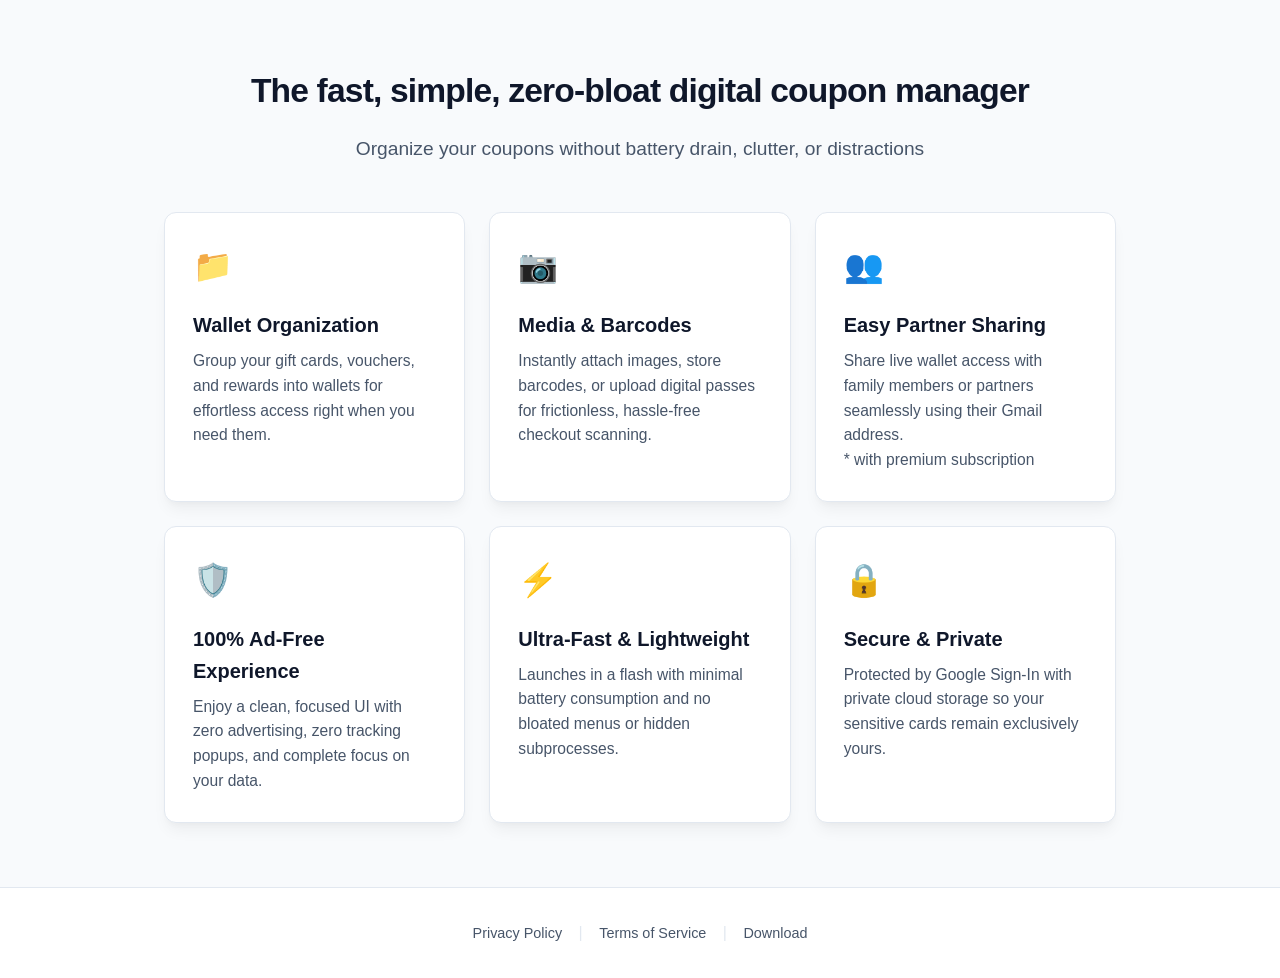
==== copon/index.html @ 76fb8294 "Update index.html" ====
<!DOCTYPE html>
<html lang="en">
<head>
  <meta charset="UTF-8">
  <meta name="viewport" content="width=device-width, initial-scale=1.0">
  <meta name="google-site-verification" content="FtFy1SkzgABD0xK42TorGuzidr4-XOKsnBTxP6JafkU" />
  <title>co-pon | Digital Coupon Manager</title>
  <style>
    :root {
      --primary: #2563eb;
      --primary-hover: #1d4ed8;
      --text-main: #0f172a;
      --text-muted: #475569;
      --bg-body: #f8fafc;
      --bg-card: #ffffff;
      --border-color: #e2e8f0;
      --shadow: 0 10px 15px -3px rgba(0, 0, 0, 0.05), 0 4px 6px -2px rgba(0, 0, 0, 0.025);
    }

    * {
      box-sizing: border-box;
      margin: 0;
      padding: 0;
    }

    body {
      font-family: -apple-system, BlinkMacSystemFont, "Segoe UI", Roboto, Helvetica, Arial, sans-serif;
      background-color: var(--bg-body);
      color: var(--text-main);
      line-height: 1.6;
      display: flex;
      flex-direction: column;
      min-height: 100vh;
    }

    .container {
      max-width: 1000px;
      margin: 0 auto;
      padding: 0 1.5rem;
      width: 100%;
    }

    header {
      padding: 4rem 0 3rem;
      text-align: center;
    }

    header h1 {
      font-size: 2.1rem;
      font-weight: 800;
      letter-spacing: -0.025em;
      color: var(--text-main);
      margin-bottom: 1rem;
    }

    header p {
      font-size: 1.2rem;
      color: var(--text-muted);
      max-width: 750px;
      margin: 0 auto;
    }

    .features-grid {
      display: grid;
      grid-template-columns: repeat(auto-fit, minmax(280px, 1fr));
      gap: 1.5rem;
      margin-bottom: 4rem;
    }

    .feature-card {
      background: var(--bg-card);
      border: 1px solid var(--border-color);
      border-radius: 12px;
      padding: 1.75rem;
      box-shadow: var(--shadow);
      transition: transform 0.2s ease, box-shadow 0.2s ease;
    }

    .feature-card:hover {
      transform: translateY(-2px);
      box-shadow: 0 20px 25px -5px rgba(0, 0, 0, 0.07), 0 10px 10px -5px rgba(0, 0, 0, 0.03);
    }

    .feature-card .icon {
      font-size: 2rem;
      margin-bottom: 1rem;
      display: inline-block;
    }

    .feature-card h3 {
      font-size: 1.25rem;
      font-weight: 700;
      margin-bottom: 0.5rem;
      color: var(--text-main);
    }

    .feature-card p {
      color: var(--text-muted);
      font-size: 0.975rem;
    }

    footer {
      margin-top: auto;
      padding: 2rem 0;
      border-top: 1px solid var(--border-color);
      text-align: center;
      background: var(--bg-card);
    }

    footer nav a {
      color: var(--text-muted);
      text-decoration: none;
      font-weight: 5rem;
      font-size: 0.9rem;
      transition: color 0.15s ease;
    }

    footer nav a:hover {
      color: var(--primary);
    }

    footer nav span {
      color: var(--border-color);
      margin: 0 0.75rem;
    }
  </style>
</head>
<body>

  <header>
    <div class="container">
      <h1>The fast, simple, zero-bloat digital coupon manager</h1>
      <p>Organize your coupons without battery drain, clutter, or distractions</p>
    </div>
  </header>

  <main class="container">
    <section>
      <div class="features-grid">
        
        <div class="feature-card">
          <div class="icon">📁</div>
          <h3>Wallet Organization</h3>
          <p>Group your gift cards, vouchers, and rewards into wallets for effortless access right when you need them.</p>
        </div>

        <div class="feature-card">
          <div class="icon">📷</div>
          <h3>Media &amp; Barcodes</h3>
          <p>Instantly attach images, store barcodes, or upload digital passes for frictionless, hassle-free checkout scanning.</p>
        </div>

        <div class="feature-card">
          <div class="icon">👥</div>
          <h3>Easy Partner Sharing</h3>
          <p>Share live wallet access with family members or partners seamlessly using their Gmail address.<br>* with premium subscription</p>
        </div>
        
        <div class="feature-card">
          <div class="icon">🛡️</div>
          <h3>100% Ad-Free Experience</h3>
          <p>Enjoy a clean, focused UI with zero advertising, zero tracking popups, and complete focus on your data.</p>
        </div>

        <div class="feature-card">
          <div class="icon">⚡</div>
          <h3>Ultra-Fast &amp; Lightweight</h3>
          <p>Launches in a flash with minimal battery consumption and no bloated menus or hidden subprocesses.</p>
        </div>

        <div class="feature-card">
          <div class="icon">🔒</div>
          <h3>Secure &amp; Private</h3>
          <p>Protected by Google Sign-In with private cloud storage so your sensitive cards remain exclusively yours.</p>
        </div>

      </div>
    </section>
  </main>

  <footer>
    <div class="container">
      <nav>
        <a href="privacy.html">Privacy Policy</a>
        <span>|</span>
        <a href="terms.html">Terms of Service</a>
        <span>|</span>
        <a href="https://drive.google.com/file/d/1eJ1F8o2MsTFLHyZDaXJQfuESw6PdY8J6/view?usp=drive_link">Download</a>
      </nav>
    </div>
  </footer>

</body>
</html>
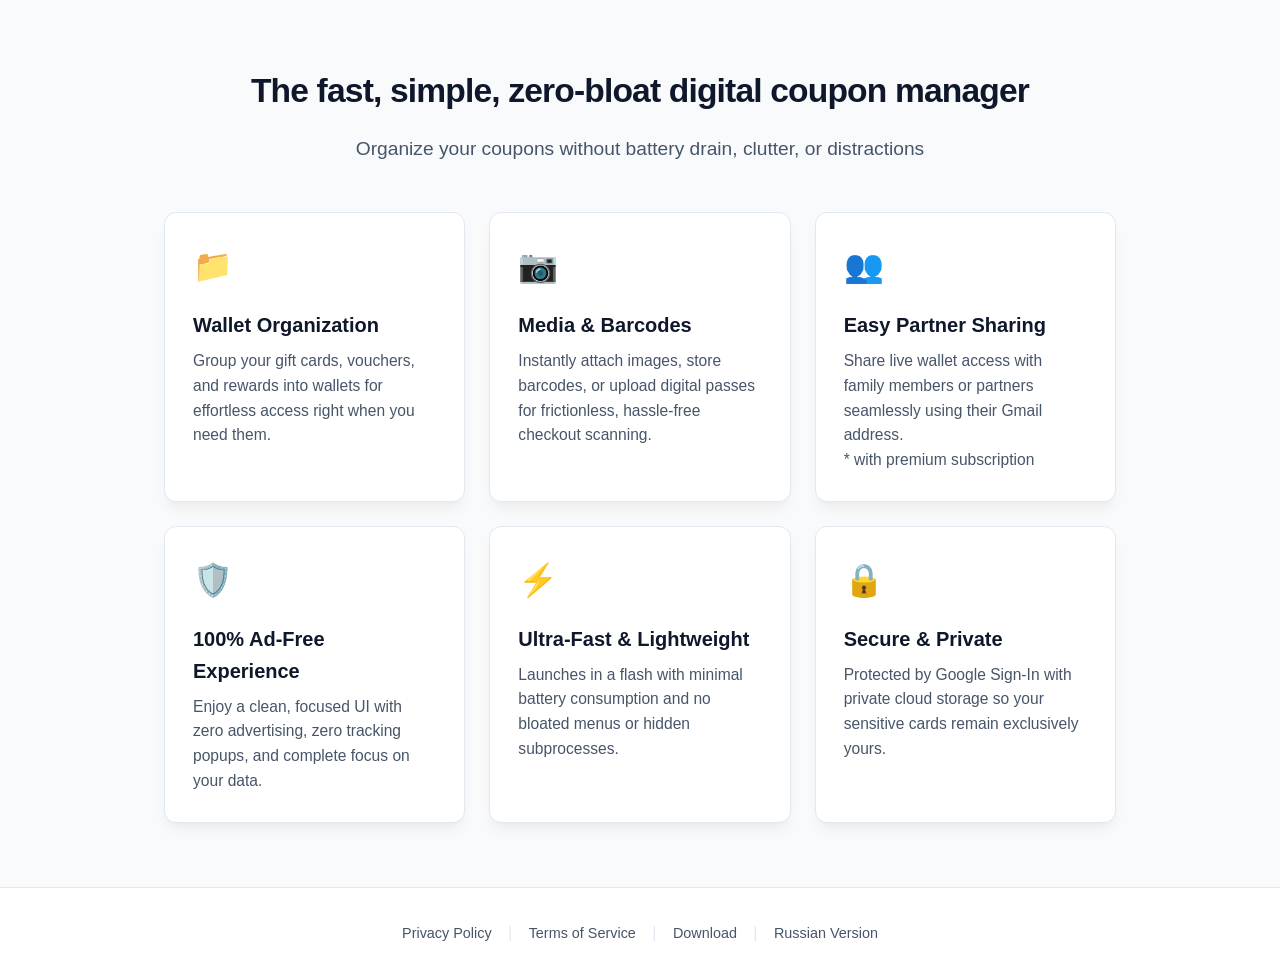
==== commit c2a830a9: "Add link to Russian version in footer" ====
--- a/copon/index.html
+++ b/copon/index.html
@@ -186,6 +186,8 @@
         <a href="terms.html">Terms of Service</a>
         <span>|</span>
         <a href="https://drive.google.com/file/d/1eJ1F8o2MsTFLHyZDaXJQfuESw6PdY8J6/view?usp=drive_link">Download</a>
+        <span>|</span>
+        <a href="ru/">Russian Version</a>
       </nav>
     </div>
   </footer>
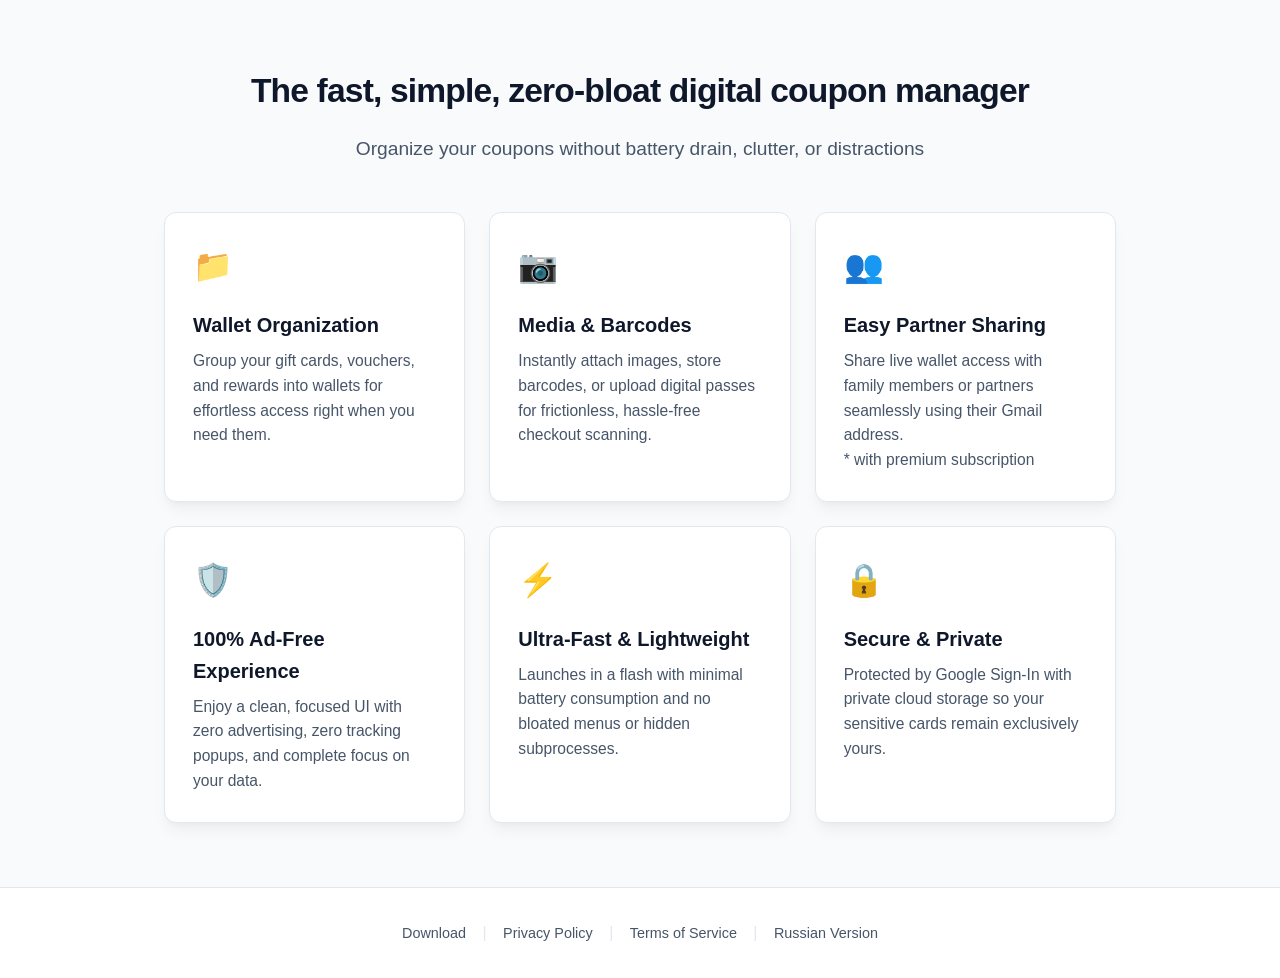
==== commit 558ba4c6: "Remove duplicate download link in footer Removed duplicate download link from footer." ====
--- a/copon/index.html
+++ b/copon/index.html
@@ -181,11 +181,11 @@
   <footer>
     <div class="container">
       <nav>
+        <a href="https://drive.google.com/file/d/1eJ1F8o2MsTFLHyZDaXJQfuESw6PdY8J6/view?usp=drive_link">Download</a>
+        <span>|</span>
         <a href="privacy.html">Privacy Policy</a>
         <span>|</span>
         <a href="terms.html">Terms of Service</a>
-        <span>|</span>
-        <a href="https://drive.google.com/file/d/1eJ1F8o2MsTFLHyZDaXJQfuESw6PdY8J6/view?usp=drive_link">Download</a>
         <span>|</span>
         <a href="ru/">Russian Version</a>
       </nav>
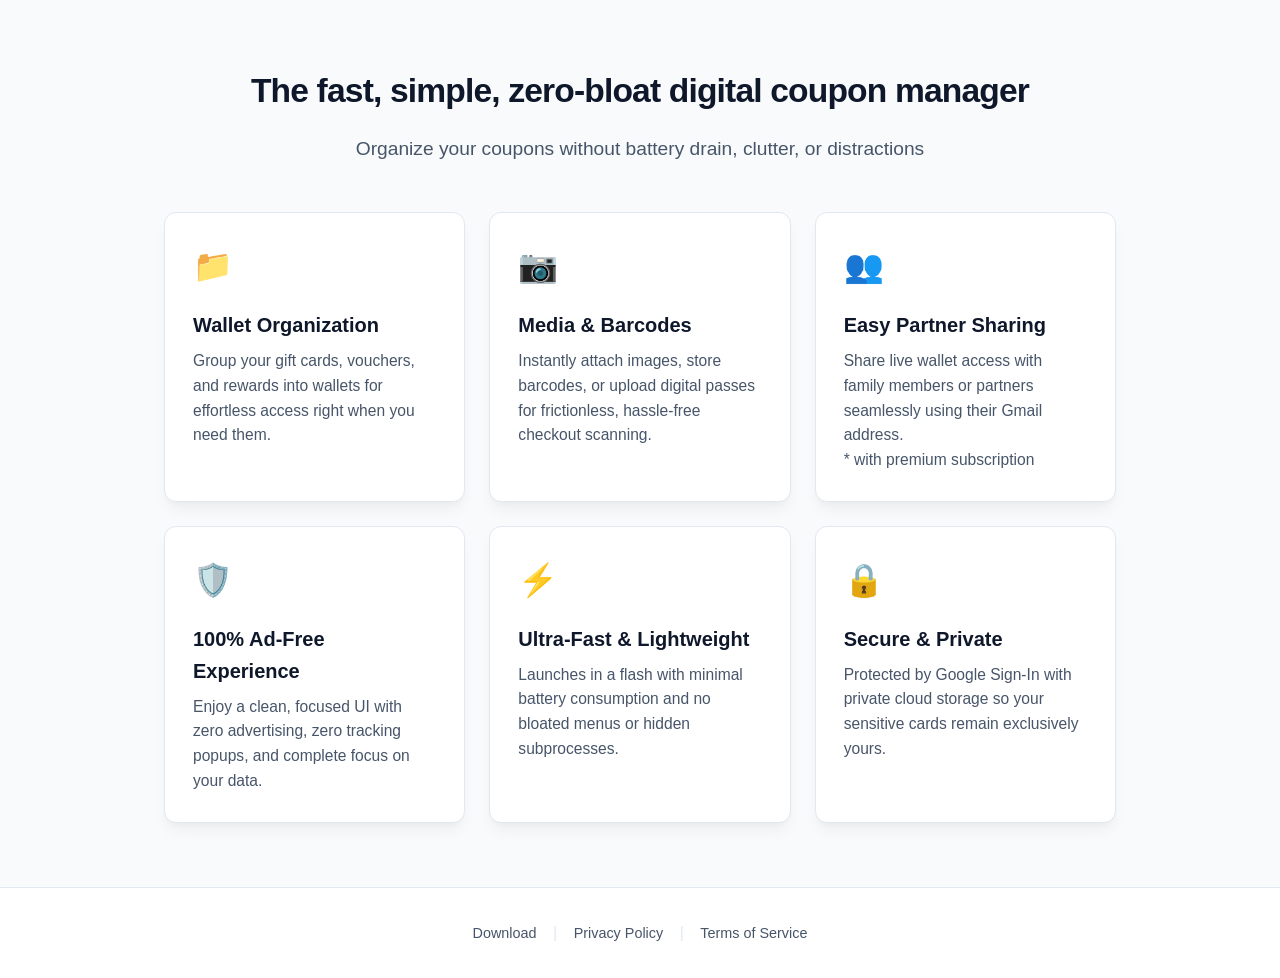
==== commit 310f9871: "Remove link to Russian version from footer" ====
--- a/copon/index.html
+++ b/copon/index.html
@@ -186,8 +186,6 @@
         <a href="privacy.html">Privacy Policy</a>
         <span>|</span>
         <a href="terms.html">Terms of Service</a>
-        <span>|</span>
-        <a href="ru/">Russian Version</a>
       </nav>
     </div>
   </footer>
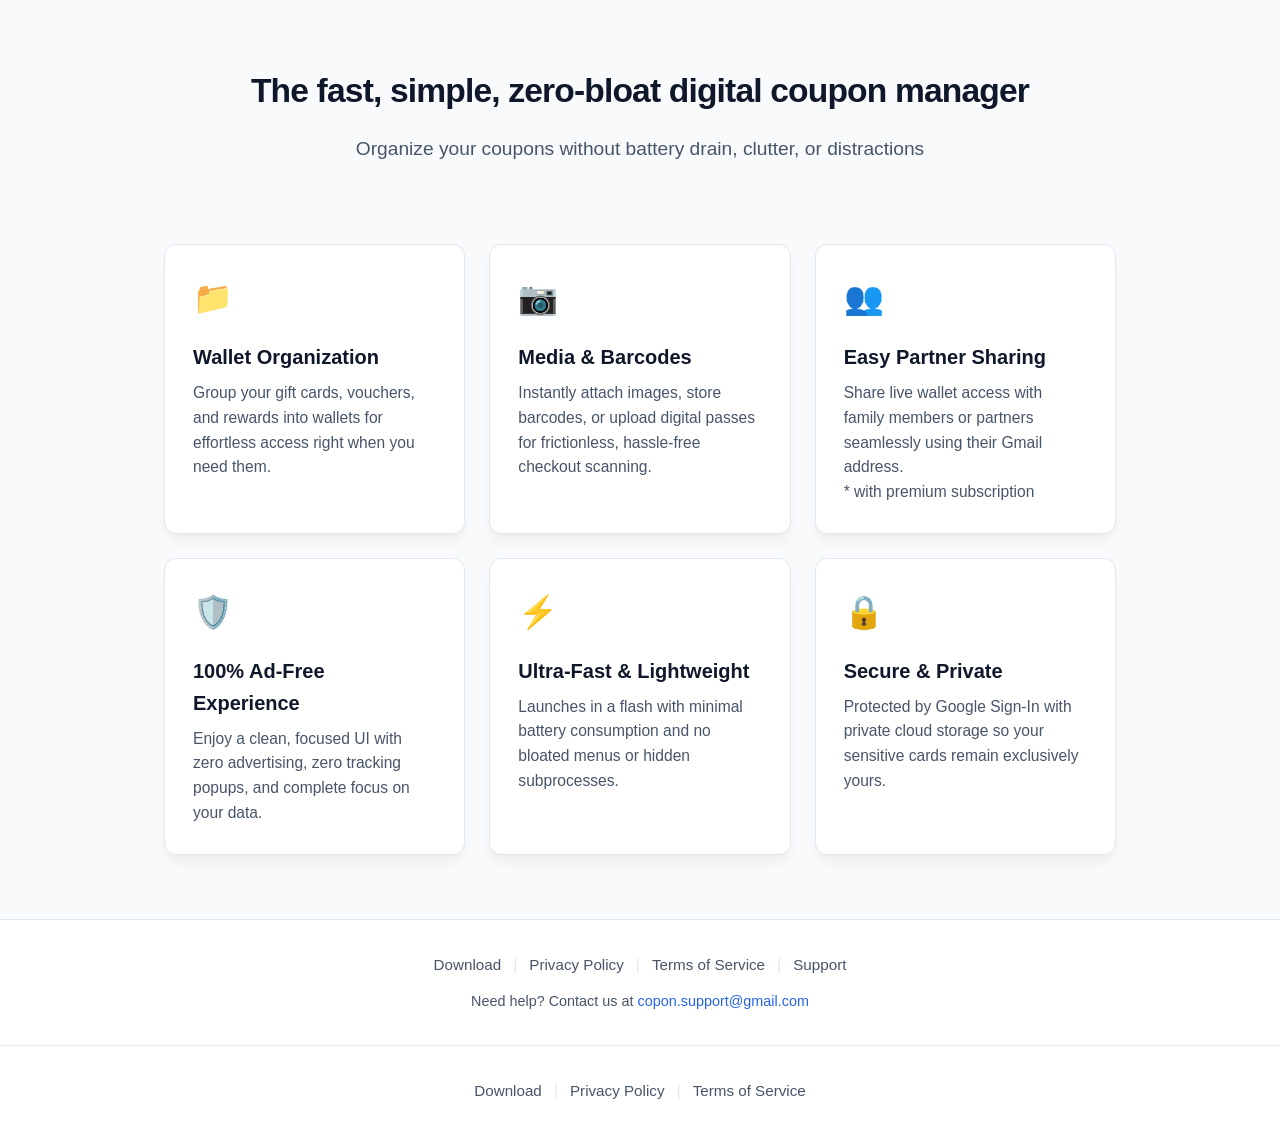
==== commit 20184ebb: "Enhance footer with download button and support links Added a prominent download button and improved" ====
--- a/copon/index.html
+++ b/copon/index.html
@@ -6,7 +6,7 @@
   <meta name="google-site-verification" content="FtFy1SkzgABD0xK42TorGuzidr4-XOKsnBTxP6JafkU" />
   <title>co-pon | Digital Coupon Manager</title>
   <style>
-    :root {
+:root {
       --primary: #2563eb;
       --primary-hover: #1d4ed8;
       --text-main: #0f172a;
@@ -57,7 +57,43 @@
       font-size: 1.2rem;
       color: var(--text-muted);
       max-width: 750px;
-      margin: 0 auto;
+      margin: 0 auto 2rem;
+    }
+
+    /* Prominent, Accessible Download CTA */
+    .cta-group {
+      display: flex;
+      justify-content: center;
+      align-items: center;
+      gap: 1rem;
+    }
+
+    .btn-download {
+      display: inline-flex;
+      align-items: center;
+      gap: 0.6rem;
+      background-color: var(--primary);
+      color: #ffffff;
+      font-size: 1.05rem;
+      font-weight: 600;
+      text-decoration: none;
+      padding: 0.85rem 1.75rem;
+      border-radius: 10px;
+      box-shadow: 0 4px 12px rgba(37, 99, 235, 0.25);
+      transition: background-color 0.2s ease, transform 0.15s ease, box-shadow 0.2s ease;
+    }
+
+    .btn-download:hover {
+      background-color: var(--primary-hover);
+      transform: translateY(-1px);
+      box-shadow: 0 6px 16px rgba(37, 99, 235, 0.35);
+    }
+
+    .btn-download:focus-visible,
+    footer a:focus-visible {
+      outline: 3px solid var(--primary);
+      outline-offset: 3px;
+      border-radius: 4px;
     }
 
     .features-grid {
@@ -107,21 +143,45 @@
       background: var(--bg-card);
     }
 
+    footer nav {
+      display: flex;
+      flex-wrap: wrap;
+      justify-content: center;
+      align-items: center;
+      gap: 0.5rem 0.75rem;
+      margin-bottom: 0.75rem;
+    }
+
     footer nav a {
       color: var(--text-muted);
       text-decoration: none;
-      font-weight: 5rem;
-      font-size: 0.9rem;
+      font-weight: 500;
+      font-size: 0.95rem;
       transition: color 0.15s ease;
     }
 
     footer nav a:hover {
       color: var(--primary);
+      text-decoration: underline;
     }
 
     footer nav span {
       color: var(--border-color);
-      margin: 0 0.75rem;
+    }
+
+    .support-line {
+      font-size: 0.9rem;
+      color: var(--text-muted);
+    }
+
+    .support-line a {
+      color: var(--primary);
+      text-decoration: none;
+      font-weight: 500;
+    }
+
+    .support-line a:hover {
+      text-decoration: underline;
     }
   </style>
 </head>
@@ -178,6 +238,22 @@
     </section>
   </main>
 
+<footer>
+    <div class="container">
+      <nav aria-label="Footer Navigation">
+        <a href="https://drive.google.com/file/d/1eJ1F8o2MsTFLHyZDaXJQfuESw6PdY8J6/view?usp=drive_link" target="_blank" rel="noopener noreferrer">Download</a>
+        <span aria-hidden="true">|</span>
+        <a href="privacy.html">Privacy Policy</a>
+        <span aria-hidden="true">|</span>
+        <a href="terms.html">Terms of Service</a>
+        <span aria-hidden="true">|</span>
+        <a href="mailto:copon.support@gmail.com">Support</a>
+      </nav>
+      <p class="support-line">
+        Need help? Contact us at <a href="mailto:copon.support@gmail.com">copon.support@gmail.com</a>
+      </p>
+    </div>
+  </footer>  
   <footer>
     <div class="container">
       <nav>
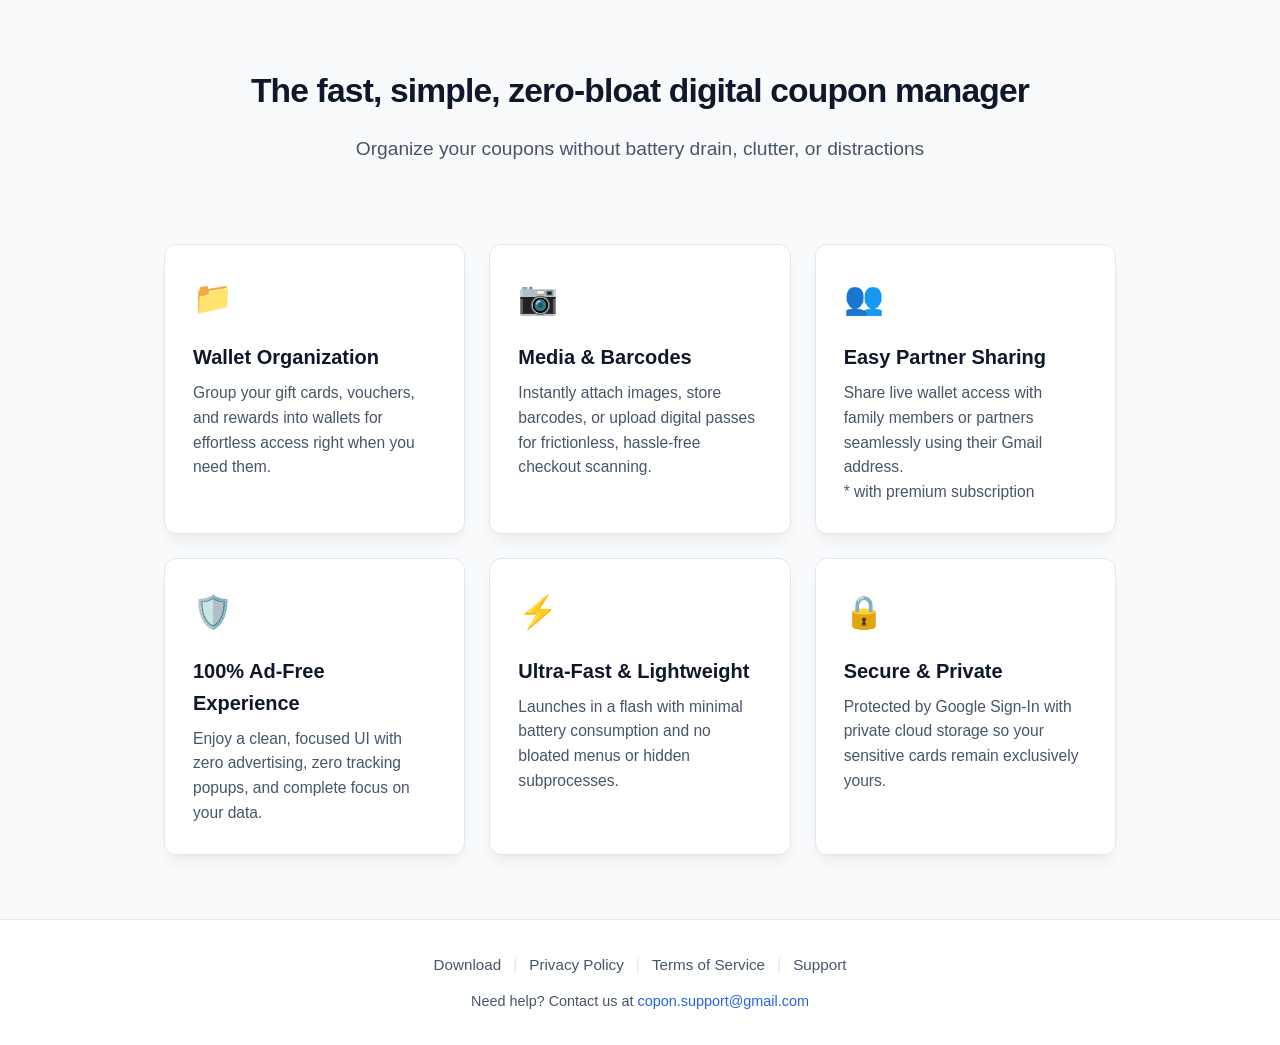
==== commit fbf19559: "Refactor index.html to use external CSS Removed inline styles and added external stylesheet link." ====
--- a/copon/index.html
+++ b/copon/index.html
@@ -5,185 +5,7 @@
   <meta name="viewport" content="width=device-width, initial-scale=1.0">
   <meta name="google-site-verification" content="FtFy1SkzgABD0xK42TorGuzidr4-XOKsnBTxP6JafkU" />
   <title>co-pon | Digital Coupon Manager</title>
-  <style>
-:root {
-      --primary: #2563eb;
-      --primary-hover: #1d4ed8;
-      --text-main: #0f172a;
-      --text-muted: #475569;
-      --bg-body: #f8fafc;
-      --bg-card: #ffffff;
-      --border-color: #e2e8f0;
-      --shadow: 0 10px 15px -3px rgba(0, 0, 0, 0.05), 0 4px 6px -2px rgba(0, 0, 0, 0.025);
-    }
-
-    * {
-      box-sizing: border-box;
-      margin: 0;
-      padding: 0;
-    }
-
-    body {
-      font-family: -apple-system, BlinkMacSystemFont, "Segoe UI", Roboto, Helvetica, Arial, sans-serif;
-      background-color: var(--bg-body);
-      color: var(--text-main);
-      line-height: 1.6;
-      display: flex;
-      flex-direction: column;
-      min-height: 100vh;
-    }
-
-    .container {
-      max-width: 1000px;
-      margin: 0 auto;
-      padding: 0 1.5rem;
-      width: 100%;
-    }
-
-    header {
-      padding: 4rem 0 3rem;
-      text-align: center;
-    }
-
-    header h1 {
-      font-size: 2.1rem;
-      font-weight: 800;
-      letter-spacing: -0.025em;
-      color: var(--text-main);
-      margin-bottom: 1rem;
-    }
-
-    header p {
-      font-size: 1.2rem;
-      color: var(--text-muted);
-      max-width: 750px;
-      margin: 0 auto 2rem;
-    }
-
-    /* Prominent, Accessible Download CTA */
-    .cta-group {
-      display: flex;
-      justify-content: center;
-      align-items: center;
-      gap: 1rem;
-    }
-
-    .btn-download {
-      display: inline-flex;
-      align-items: center;
-      gap: 0.6rem;
-      background-color: var(--primary);
-      color: #ffffff;
-      font-size: 1.05rem;
-      font-weight: 600;
-      text-decoration: none;
-      padding: 0.85rem 1.75rem;
-      border-radius: 10px;
-      box-shadow: 0 4px 12px rgba(37, 99, 235, 0.25);
-      transition: background-color 0.2s ease, transform 0.15s ease, box-shadow 0.2s ease;
-    }
-
-    .btn-download:hover {
-      background-color: var(--primary-hover);
-      transform: translateY(-1px);
-      box-shadow: 0 6px 16px rgba(37, 99, 235, 0.35);
-    }
-
-    .btn-download:focus-visible,
-    footer a:focus-visible {
-      outline: 3px solid var(--primary);
-      outline-offset: 3px;
-      border-radius: 4px;
-    }
-
-    .features-grid {
-      display: grid;
-      grid-template-columns: repeat(auto-fit, minmax(280px, 1fr));
-      gap: 1.5rem;
-      margin-bottom: 4rem;
-    }
-
-    .feature-card {
-      background: var(--bg-card);
-      border: 1px solid var(--border-color);
-      border-radius: 12px;
-      padding: 1.75rem;
-      box-shadow: var(--shadow);
-      transition: transform 0.2s ease, box-shadow 0.2s ease;
-    }
-
-    .feature-card:hover {
-      transform: translateY(-2px);
-      box-shadow: 0 20px 25px -5px rgba(0, 0, 0, 0.07), 0 10px 10px -5px rgba(0, 0, 0, 0.03);
-    }
-
-    .feature-card .icon {
-      font-size: 2rem;
-      margin-bottom: 1rem;
-      display: inline-block;
-    }
-
-    .feature-card h3 {
-      font-size: 1.25rem;
-      font-weight: 700;
-      margin-bottom: 0.5rem;
-      color: var(--text-main);
-    }
-
-    .feature-card p {
-      color: var(--text-muted);
-      font-size: 0.975rem;
-    }
-
-    footer {
-      margin-top: auto;
-      padding: 2rem 0;
-      border-top: 1px solid var(--border-color);
-      text-align: center;
-      background: var(--bg-card);
-    }
-
-    footer nav {
-      display: flex;
-      flex-wrap: wrap;
-      justify-content: center;
-      align-items: center;
-      gap: 0.5rem 0.75rem;
-      margin-bottom: 0.75rem;
-    }
-
-    footer nav a {
-      color: var(--text-muted);
-      text-decoration: none;
-      font-weight: 500;
-      font-size: 0.95rem;
-      transition: color 0.15s ease;
-    }
-
-    footer nav a:hover {
-      color: var(--primary);
-      text-decoration: underline;
-    }
-
-    footer nav span {
-      color: var(--border-color);
-    }
-
-    .support-line {
-      font-size: 0.9rem;
-      color: var(--text-muted);
-    }
-
-    .support-line a {
-      color: var(--primary);
-      text-decoration: none;
-      font-weight: 500;
-    }
-
-    .support-line a:hover {
-      text-decoration: underline;
-    }
-  </style>
+  <link rel="stylesheet" href="css/styles.css">
 </head>
 <body>
 
@@ -238,7 +60,7 @@
     </section>
   </main>
 
-<footer>
+  <footer>
     <div class="container">
       <nav aria-label="Footer Navigation">
         <a href="https://drive.google.com/file/d/1eJ1F8o2MsTFLHyZDaXJQfuESw6PdY8J6/view?usp=drive_link" target="_blank" rel="noopener noreferrer">Download</a>
@@ -254,17 +76,6 @@
       </p>
     </div>
   </footer>  
-  <footer>
-    <div class="container">
-      <nav>
-        <a href="https://drive.google.com/file/d/1eJ1F8o2MsTFLHyZDaXJQfuESw6PdY8J6/view?usp=drive_link">Download</a>
-        <span>|</span>
-        <a href="privacy.html">Privacy Policy</a>
-        <span>|</span>
-        <a href="terms.html">Terms of Service</a>
-      </nav>
-    </div>
-  </footer>
 
 </body>
 </html>
--- a/copon/css/styles.css
+++ b/copon/css/styles.css
@@ -0,0 +1,177 @@
+:root {
+  --primary: #2563eb;
+  --primary-hover: #1d4ed8;
+  --text-main: #0f172a;
+  --text-muted: #475569;
+  --bg-body: #f8fafc;
+  --bg-card: #ffffff;
+  --border-color: #e2e8f0;
+  --shadow: 0 10px 15px -3px rgba(0, 0, 0, 0.05), 0 4px 6px -2px rgba(0, 0, 0, 0.025);
+}
+
+* {
+  box-sizing: border-box;
+  margin: 0;
+  padding: 0;
+}
+
+body {
+  font-family: -apple-system, BlinkMacSystemFont, "Segoe UI", Roboto, Helvetica, Arial, sans-serif;
+  background-color: var(--bg-body);
+  color: var(--text-main);
+  line-height: 1.6;
+  display: flex;
+  flex-direction: column;
+  min-height: 100vh;
+}
+
+.container {
+  max-width: 1000px;
+  margin: 0 auto;
+  padding: 0 1.5rem;
+  width: 100%;
+}
+
+header {
+  padding: 4rem 0 3rem;
+  text-align: center;
+}
+
+header h1 {
+  font-size: 2.1rem;
+  font-weight: 800;
+  letter-spacing: -0.025em;
+  color: var(--text-main);
+  margin-bottom: 1rem;
+}
+
+header p {
+  font-size: 1.2rem;
+  color: var(--text-muted);
+  max-width: 750px;
+  margin: 0 auto 2rem;
+}
+
+/* Prominent, Accessible Download CTA */
+.cta-group {
+  display: flex;
+  justify-content: center;
+  align-items: center;
+  gap: 1rem;
+}
+
+.btn-download {
+  display: inline-flex;
+  align-items: center;
+  gap: 0.6rem;
+  background-color: var(--primary);
+  color: #ffffff;
+  font-size: 1.05rem;
+  font-weight: 600;
+  text-decoration: none;
+  padding: 0.85rem 1.75rem;
+  border-radius: 10px;
+  box-shadow: 0 4px 12px rgba(37, 99, 235, 0.25);
+  transition: background-color 0.2s ease, transform 0.15s ease, box-shadow 0.2s ease;
+}
+
+.btn-download:hover {
+  background-color: var(--primary-hover);
+  transform: translateY(-1px);
+  box-shadow: 0 6px 16px rgba(37, 99, 235, 0.35);
+}
+
+.btn-download:focus-visible,
+footer a:focus-visible {
+  outline: 3px solid var(--primary);
+  outline-offset: 3px;
+  border-radius: 4px;
+}
+
+.features-grid {
+  display: grid;
+  grid-template-columns: repeat(auto-fit, minmax(280px, 1fr));
+  gap: 1.5rem;
+  margin-bottom: 4rem;
+}
+
+.feature-card {
+  background: var(--bg-card);
+  border: 1px solid var(--border-color);
+  border-radius: 12px;
+  padding: 1.75rem;
+  box-shadow: var(--shadow);
+  transition: transform 0.2s ease, box-shadow 0.2s ease;
+}
+
+.feature-card:hover {
+  transform: translateY(-2px);
+  box-shadow: 0 20px 25px -5px rgba(0, 0, 0, 0.07), 0 10px 10px -5px rgba(0, 0, 0, 0.03);
+}
+
+.feature-card .icon {
+  font-size: 2rem;
+  margin-bottom: 1rem;
+  display: inline-block;
+}
+
+.feature-card h3 {
+  font-size: 1.25rem;
+  font-weight: 700;
+  margin-bottom: 0.5rem;
+  color: var(--text-main);
+}
+
+.feature-card p {
+  color: var(--text-muted);
+  font-size: 0.975rem;
+}
+
+footer {
+  margin-top: auto;
+  padding: 2rem 0;
+  border-top: 1px solid var(--border-color);
+  text-align: center;
+  background: var(--bg-card);
+}
+
+footer nav {
+  display: flex;
+  flex-wrap: wrap;
+  justify-content: center;
+  align-items: center;
+  gap: 0.5rem 0.75rem;
+  margin-bottom: 0.75rem;
+}
+
+footer nav a {
+  color: var(--text-muted);
+  text-decoration: none;
+  font-weight: 500;
+  font-size: 0.95rem;
+  transition: color 0.15s ease;
+}
+
+footer nav a:hover {
+  color: var(--primary);
+  text-decoration: underline;
+}
+
+footer nav span {
+  color: var(--border-color);
+}
+
+.support-line {
+  font-size: 0.9rem;
+  color: var(--text-muted);
+}
+
+.support-line a {
+  color: var(--primary);
+  text-decoration: none;
+  font-weight: 500;
+}
+
+.support-line a:hover {
+  text-decoration: underline;
+}
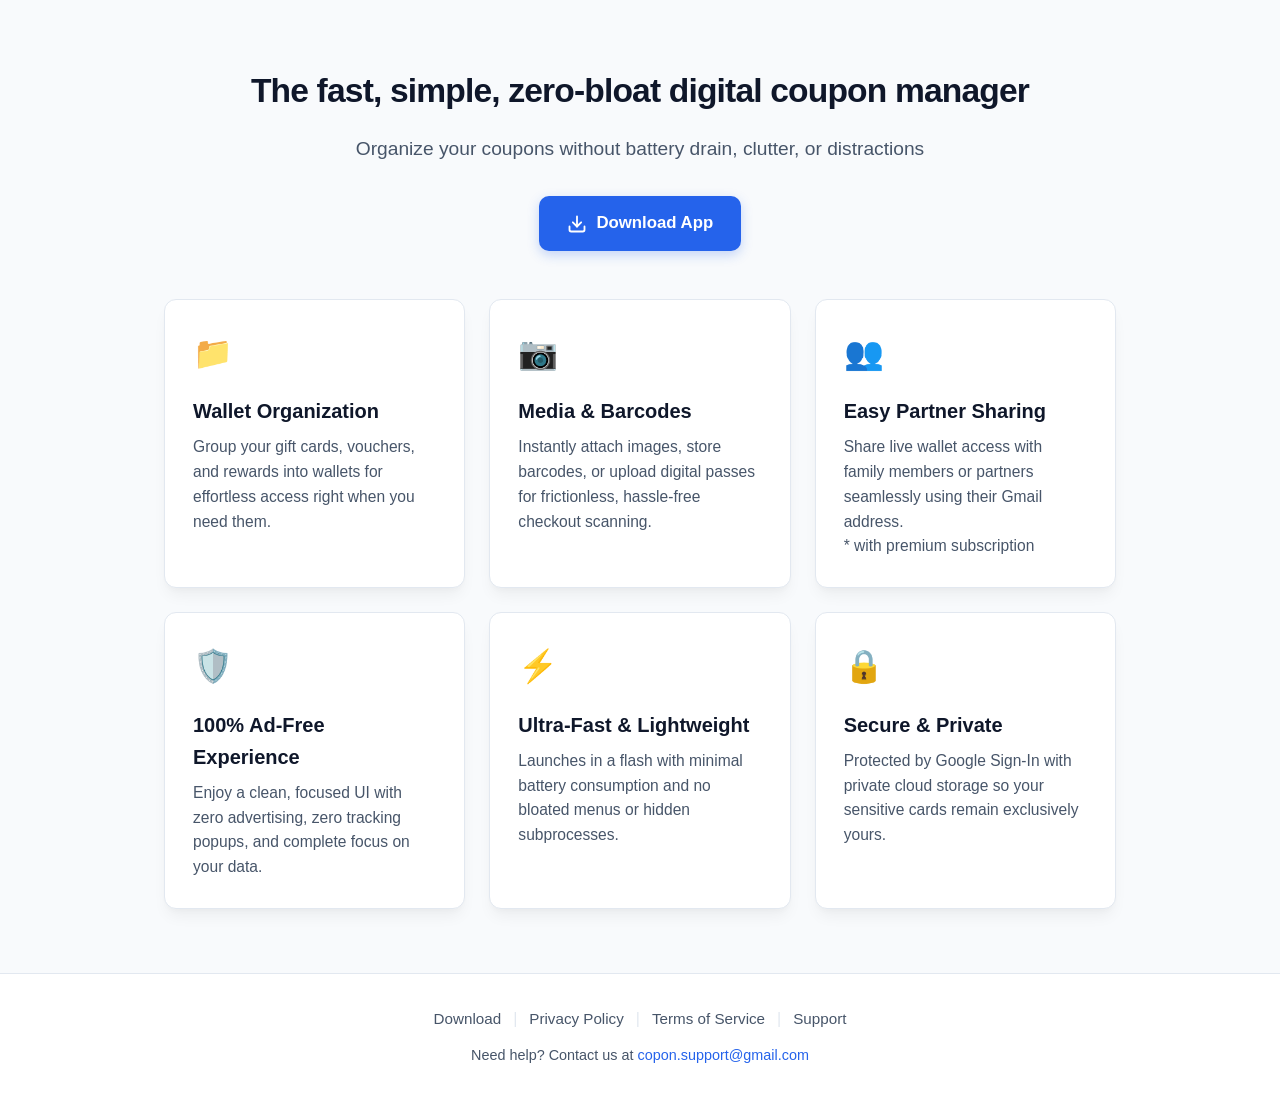
==== commit 533e7b14: "Add download button for co-pon application" ====
--- a/copon/index.html
+++ b/copon/index.html
@@ -9,10 +9,26 @@
 </head>
 <body>
 
-  <header>
+<header>
     <div class="container">
       <h1>The fast, simple, zero-bloat digital coupon manager</h1>
       <p>Organize your coupons without battery drain, clutter, or distractions</p>
+      <div class="cta-group">
+        <a 
+          href="https://drive.google.com/file/d/1eJ1F8o2MsTFLHyZDaXJQfuESw6PdY8J6/view?usp=drive_link" 
+          class="btn-download"
+          target="_blank" 
+          rel="noopener noreferrer"
+          aria-label="Download co-pon application from Google Drive (opens in a new tab)"
+        >
+          <svg width="20" height="20" viewBox="0 0 24 24" fill="none" stroke="currentColor" stroke-width="2.2" stroke-linecap="round" stroke-linejoin="round" aria-hidden="true">
+            <path d="M21 15v4a2 2 0 0 1-2 2H5a2 2 0 0 1-2-2v-4"></path>
+            <polyline points="7 10 12 15 17 10"></polyline>
+            <line x1="12" y1="15" x2="12" y2="3"></line>
+          </svg>
+          Download App
+        </a>
+      </div>
     </div>
   </header>
 
